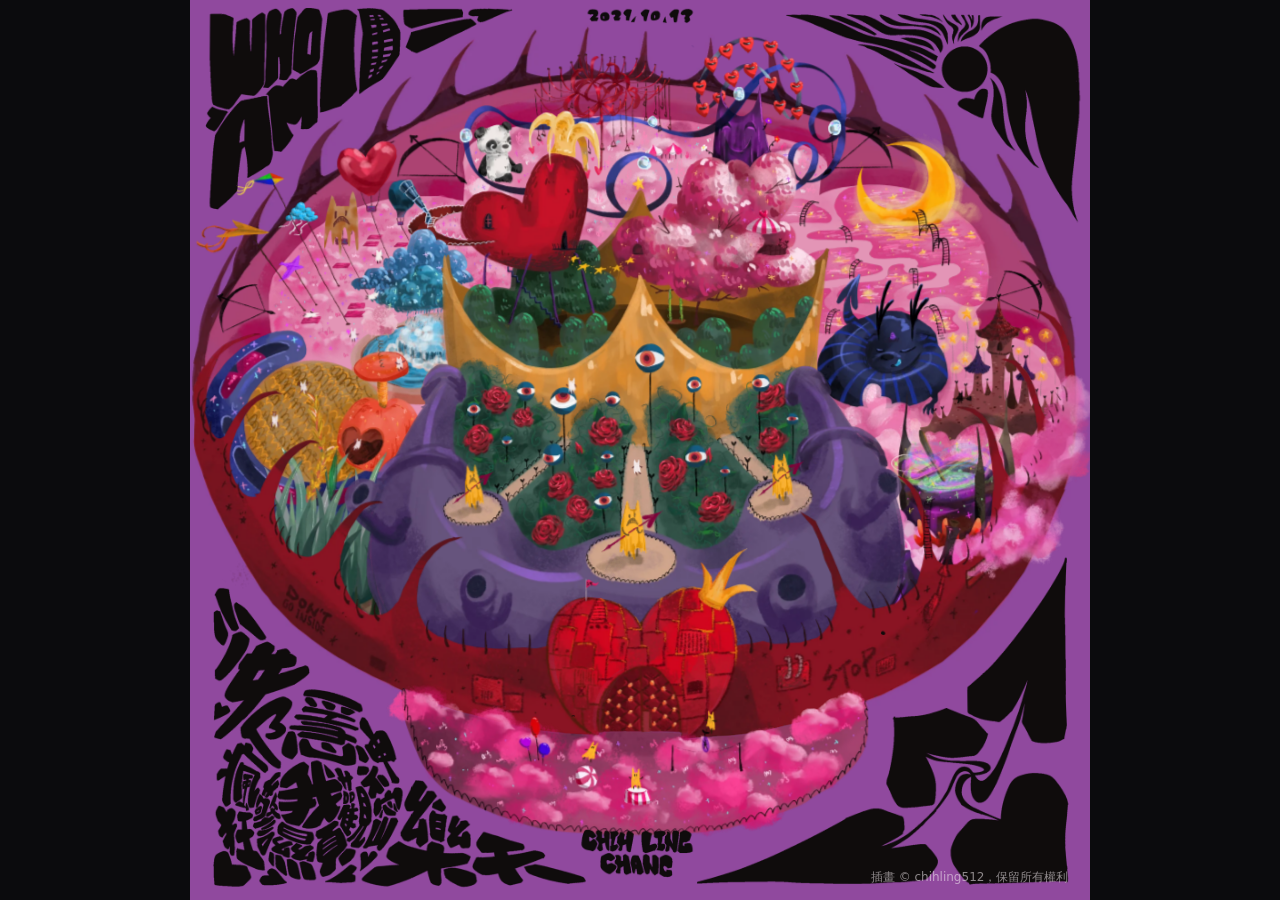
==== art/who-am-i.html @ 660797d7 "新增 Who Am I 頁面" ====
<!DOCTYPE html>
<html lang="zh-Hant">
<head>
<meta charset="utf-8">
<meta name="viewport" content="width=device-width, initial-scale=1, viewport-fit=cover">
<meta name="robots" content="noindex">
<title>Who Am I</title>
<style>
  :root { --bg:#0b0b0d; --ink:#f6eef2; --muted:#a99ba3; --line:#2b2227; --glow:#ffd98a;
    --h:100vh; --h:calc(100dvh - env(safe-area-inset-top,0px) - env(safe-area-inset-bottom,0px));
    box-sizing:border-box; padding-top:env(safe-area-inset-top,0px); padding-bottom:env(safe-area-inset-bottom,0px); }
  html { scroll-padding-top:env(safe-area-inset-top,0px); color-scheme:dark; -webkit-text-size-adjust:100%; }
  * { box-sizing:border-box; }
  body { margin:0; height:var(--h); background:var(--bg); color:var(--ink); overflow:hidden; display:grid; place-items:center;
    font:16px/1.7 -apple-system,"PingFang TC","Noto Sans TC","Microsoft JhengHei",system-ui,sans-serif; }
  .stage { position:relative; width:min(100vw, var(--h)); aspect-ratio:1; touch-action:manipulation; }
  .view { position:absolute; inset:0; overflow:hidden; }
  .cam { position:absolute; inset:0; transform-origin:0 0; perspective:1200px; transition:transform .9s cubic-bezier(.2,.8,.2,1); }
  .world { position:absolute; inset:0; transform-style:preserve-3d; will-change:transform; }
  .world img { position:absolute; inset:0; width:100%; height:100%; display:block; user-select:none; -webkit-user-drag:none; pointer-events:none; }
  .zone, .base { transition:filter .5s; }
  .zone.hov { filter:brightness(1.22) saturate(1.1) drop-shadow(0 0 14px rgba(255,217,138,.7)); transition-duration:.25s; }
  .sel .base { filter:brightness(.4); }
  .sel .zone:not(.on) { filter:brightness(.4) saturate(.7); }
  .sel .zone.hov:not(.on) { filter:brightness(.7) saturate(.9) drop-shadow(0 0 12px rgba(255,217,138,.5)); }
  .animals { position:absolute; inset:0; transition:opacity .5s; }
  .sel .animals { opacity:0; }
  .world .an { inset:auto; height:auto; will-change:transform; }
  .frame { position:absolute; inset:0; width:100%; height:100%; pointer-events:none; transition:opacity .5s; will-change:transform; }
  .sel .frame { opacity:0; }
  .hand { cursor:pointer; }

  .cap { position:fixed; left:50%; bottom:calc(14px + env(safe-area-inset-bottom,0px)); width:min(560px, 92vw);
    transform:translate(-50%,12px); padding:14px 16px 10px; border:1px solid var(--line); border-radius:12px;
    background:rgba(11,11,13,.86); backdrop-filter:blur(8px); opacity:0; pointer-events:none; transition:opacity .4s, transform .4s; }
  .sel-on .cap { opacity:1; transform:translate(-50%,0); pointer-events:auto; }
  .cap h2 { margin:0 0 2px; font-size:1.1rem; }
  .cap p { margin:0; font-size:.95rem; color:#e6d9df; min-height:3.4em; }
  .ctl { display:flex; justify-content:space-between; align-items:center; margin-top:4px; color:var(--muted); font-size:.8rem; }
  .ctl div { display:flex; gap:6px; }
  .ctl button { width:40px; height:40px; border:1px solid var(--line); border-radius:50%; background:none; color:var(--glow); font-size:1.1rem; cursor:pointer; }
  .ctl button:hover { background:rgba(255,217,138,.12); }
  .ctl button:focus-visible { outline:2px solid var(--glow); }
  .credit { position:absolute; right:2.4%; bottom:1.4%; font-size:clamp(.55rem,1.2vw,.75rem); color:rgba(246,238,242,.55); pointer-events:none; transition:opacity .5s; }
  .sel .credit { opacity:0; }
  @media (prefers-reduced-motion: reduce) { .cam,.cap,.zone,.base,.animals,.frame { transition:none; } }
</style>
</head>
<body>
<div class="stage" id="stage" role="img" aria-label="Who Am I：一幅像張開大嘴的奇幻世界插畫，可以點選各個區域">
  <div class="view">
    <div class="cam" id="cam"><div class="world" id="world"></div></div>
    <img class="frame" id="frame" alt="">
    <div class="credit">插畫 © chihling512，保留所有權利</div>
  </div>
</div>
<div class="cap" aria-live="polite">
  <h2 id="title"></h2>
  <p id="text"></p>
  <div class="ctl"><span id="count"></span>
    <div><button id="prev" aria-label="上一區">‹</button><button id="next" aria-label="下一區">›</button><button id="reset" aria-label="回到全圖">✕</button></div>
  </div>
</div>

<script>
/* ===== 想改文字就改這裡 =====
   look：這一區看得到什麼　story：你想寫的故事（留空就只顯示 look）
   順序就是「上一區／下一區」的順序 */
const ZONES = [
 {"key": "circus", "name": "馬戲區", "look": "世界最前面的入口，有馬戲團、彩雲和圍起來的場地。", "story": "", "bbox": [468, 1307, 1526, 1872]},
 {"key": "gate", "name": "大門", "look": "圍著整個世界的圍牆與大門，門上有裝飾，還有弓。", "story": "", "bbox": [40, 313, 2019, 1662]},
 {"key": "garden", "name": "花火炮台", "look": "炮台圈著中間的玫瑰園，園裡一顆顆的眼睛是監視器。", "story": "", "bbox": [374, 790, 1606, 1544]},
 {"key": "castle", "name": "中城", "look": "中城區，有城堡和樹屋，頂上有天台和望遠鏡。", "story": "", "bbox": [495, 279, 1439, 1051]},
 {"key": "cat", "name": "貓抓板與小窩", "look": "左前方，有貓抓板、玩具、水池和小窩。", "story": "", "bbox": [58, 533, 674, 1450]},
 {"key": "witch", "name": "魔域", "look": "右前方，有魔城、冒著火的鍋、藥水瓶和一條龍。", "story": "", "bbox": [1411, 637, 1961, 1386]},
 {"key": "yoga", "name": "瑜珈與放飛區", "look": "左後方，做瑜珈、運動和放飛的地方，天上飄著熱氣球。", "story": "", "bbox": [49, 345, 744, 820]},
 {"key": "moon", "name": "月池", "look": "右後方，月亮映在池面上，周圍有梯子和裝飾。", "story": "", "bbox": [1293, 335, 1796, 771]},
 {"key": "park", "name": "遊樂場", "look": "世界最後方，有熊貓、鬼屋和各種遊樂設施。", "story": "", "bbox": [591, 115, 1478, 575]}
];
const A = {"base": "assets/base.webp", "frame": "assets/frame.webp", "zones": {"park": "assets/park.webp", "yoga": "assets/yoga.webp", "moon": "assets/moon.webp", "witch": "assets/witch.webp", "cat": "assets/cat.webp", "castle": "assets/castle.webp", "garden": "assets/garden.webp", "gate": "assets/gate.webp", "circus": "assets/circus.webp"}, "sprites": [{"src": "assets/sp/guard00.webp", "x": 1273, "y": 1032, "w": 113, "h": 130, "kind": "guard"}, {"src": "assets/sp/guard01.webp", "x": 601, "y": 1059, "w": 103, "h": 121, "kind": "guard"}, {"src": "assets/sp/guard02.webp", "x": 926, "y": 1136, "w": 147, "h": 162, "kind": "guard"}, {"src": "assets/sp/perform03.webp", "x": 1155, "y": 1604, "w": 30, "h": 53, "kind": "perform"}, {"src": "assets/sp/perform04.webp", "x": 889, "y": 1674, "w": 37, "h": 48, "kind": "perform"}, {"src": "assets/sp/perform05.webp", "x": 1001, "y": 1725, "w": 31, "h": 48, "kind": "perform"}, {"src": "assets/sp/wander06.webp", "x": 415, "y": 566, "w": 25, "h": 33, "kind": "wander"}, {"src": "assets/sp/wander07.webp", "x": 385, "y": 689, "w": 31, "h": 23, "kind": "wander"}, {"src": "assets/sp/wander08.webp", "x": 1670, "y": 723, "w": 26, "h": 44, "kind": "wander"}, {"src": "assets/sp/wander09.webp", "x": 281, "y": 729, "w": 37, "h": 17, "kind": "wander"}, {"src": "assets/sp/wander10.webp", "x": 403, "y": 770, "w": 21, "h": 32, "kind": "wander"}, {"src": "assets/sp/wander11.webp", "x": 470, "y": 807, "w": 23, "h": 33, "kind": "wander"}, {"src": "assets/sp/wander12.webp", "x": 841, "y": 856, "w": 23, "h": 36, "kind": "wander"}, {"src": "assets/sp/wander13.webp", "x": 308, "y": 863, "w": 23, "h": 33, "kind": "wander"}, {"src": "assets/sp/wander14.webp", "x": 1678, "y": 891, "w": 44, "h": 29, "kind": "wander"}, {"src": "assets/sp/wander15.webp", "x": 230, "y": 925, "w": 18, "h": 37, "kind": "wander"}, {"src": "assets/sp/wander16.webp", "x": 401, "y": 1006, "w": 21, "h": 29, "kind": "wander"}, {"src": "assets/sp/wander17.webp", "x": 1013, "y": 1039, "w": 26, "h": 37, "kind": "wander"}, {"src": "assets/sp/wander18.webp", "x": 1664, "y": 1114, "w": 26, "h": 134, "kind": "wander"}]};
const ORDER = ["park","yoga","moon","witch","cat","castle","garden","gate","circus"]; // 由後到前
const $ = id => document.getElementById(id);
const stage = $("stage"), cam = $("cam"), world = $("world"), frame = $("frame");
const still = matchMedia("(prefers-reduced-motion: reduce)").matches;
frame.src = A.frame;
const mk = (src, cls, parent) => { const i = new Image(); i.src = src; i.alt = ""; i.draggable = false; i.className = cls; (parent || world).appendChild(i); return i; };
mk(A.base, "base");
const imgs = {}; ORDER.forEach(k => imgs[k] = mk(A.zones[k], "zone"));
const box = document.createElement("div"); box.className = "animals"; world.appendChild(box);
const pets = A.sprites.map(s => {
  const el = mk(s.src, "an", box); const p = 100 / 2048;
  el.style.left = s.x * p + "%"; el.style.top = s.y * p + "%"; el.style.width = s.w * p + "%";
  return { el, kind: s.kind, a: [0,1,2,3].map(() => Math.random() * 6.28), sp: .5 + Math.random() * .5 };
});

/* 每一區的透明度遮罩，用來判斷滑鼠在哪一區 */
const MS = 512, masks = {}; let ready = false;
Promise.all(ORDER.map(k => imgs[k].decode().catch(() => {}).then(() => {
  const c = document.createElement("canvas"); c.width = c.height = MS;
  const x = c.getContext("2d", { willReadFrequently: true }); x.drawImage(imgs[k], 0, 0, MS, MS);
  const d = x.getImageData(0, 0, MS, MS).data, m = new Uint8Array(MS * MS);
  for (let i = 0; i < m.length; i++) m[i] = d[i * 4 + 3]; masks[k] = m;
}))).then(() => { ready = true; });
const OFF = [[0,0],[3,0],[-3,0],[0,3],[0,-3]], FRONT = ORDER.slice().reverse();
function hit(e) {
  if (!ready) return null;
  const r = world.firstChild.getBoundingClientRect(), u = (e.clientX - r.left) / r.width, v = (e.clientY - r.top) / r.height;
  if (u < 0 || u > 1 || v < 0 || v > 1) return null;
  const cx = Math.floor(u * MS), cy = Math.floor(v * MS);
  for (const k of FRONT) for (const [dx, dy] of OFF) {
    const x = cx + dx, y = cy + dy;
    if (x >= 0 && y >= 0 && x < MS && y < MS && masks[k][y * MS + x] > 40) return k;
  }
  return null;
}

let cur = -1, hov = null, tx = 0, ty = 0, px = 0, py = 0;
const clamp = (v, a, b) => Math.min(b, Math.max(a, v));
function setHover(k) {
  if (k === hov) return;
  if (hov) imgs[hov].classList.remove("hov"); hov = k; if (k) imgs[k].classList.add("hov");
  stage.classList.toggle("hand", !!k);
}
function go(i) {
  cur = (i + ZONES.length) % ZONES.length;
  const z = ZONES[cur], W = stage.clientWidth, [x0, y0, x1, y1] = z.bbox;
  const k = clamp(.78 * Math.min(2048 / (x1 - x0), 2048 * .6 / (y1 - y0)), 1.25, 3);
  const ox = clamp(W * .5 - (x0 + x1) / 2 / 2048 * W * k, W - W * k, 0);
  const oy = clamp(W * .4 - (y0 + y1) / 2 / 2048 * W * k, W - W * k, 0);
  cam.style.transform = `translate(${ox}px,${oy}px) scale(${k})`;
  stage.classList.add("sel"); document.body.classList.add("sel-on");
  ORDER.forEach(o => imgs[o].classList.toggle("on", o === z.key));
  $("title").textContent = z.name; $("text").textContent = z.story ? z.look + " " + z.story : z.look;
  $("count").textContent = (cur + 1) + " / " + ZONES.length;
}
function reset() {
  cur = -1; cam.style.transform = "translate(0,0) scale(1)";
  stage.classList.remove("sel"); document.body.classList.remove("sel-on"); ORDER.forEach(o => imgs[o].classList.remove("on"));
}
$("prev").onclick = () => go(cur - 1); $("next").onclick = () => go(cur + 1); $("reset").onclick = reset;
stage.addEventListener("click", e => {
  const k = hit(e);
  if (k) go(ZONES.findIndex(z => z.key === k)); else if (cur >= 0) reset();
});
document.addEventListener("keydown", e => {
  if (e.key === "Escape") reset();
  if (e.key === "ArrowRight") go(cur + 1);
  if (e.key === "ArrowLeft") go(cur < 0 ? ZONES.length - 1 : cur - 1);
});
stage.addEventListener("pointermove", e => {
  const r = stage.getBoundingClientRect();
  tx = ((e.clientX - r.left) / r.width - .5) * 2; ty = ((e.clientY - r.top) / r.height - .5) * 2;
  if (e.pointerType === "mouse") setHover(hit(e));
});
stage.addEventListener("pointerleave", () => { tx = ty = 0; setHover(null); });
window.addEventListener("resize", () => { if (cur >= 0) go(cur); });

/* 視差與小動物：畫跟著滑鼠動的幅度大，外框動的幅度小 */
function tick(ms) {
  const t = ms / 1000, f = cur < 0 ? 1 : .35, s = stage.clientWidth / 2048;
  px += (tx - px) * .08; py += (ty - py) * .08;
  world.style.transform = `scale(1.035) translate3d(${-px * 14 * f}px,${-py * 14 * f}px,0) rotateX(${-py * 3 * f}deg) rotateY(${px * 3 * f}deg)`;
  frame.style.transform = `translate3d(${-px * 5 * f}px,${-py * 5 * f}px,0) scale(1.012)`;
  if (cur < 0) for (const p of pets) {
    const [a, b, c, d] = p.a, w = t * p.sp; let dx = 0, dy = 0, rot = 0;
    if (p.kind === "wander") { dx = 28 * Math.sin(w + a) + 11 * Math.sin(w * 2.3 + b); dy = 17 * Math.sin(w * .9 + c) + 2 * Math.sin(t * 5 + d); }
    else if (p.kind === "perform") { dx = 10 * Math.sin(w * .7 + a); dy = -Math.abs(Math.sin(t * 2 + b)) * 14; }
    else { dy = 2 * Math.sin(t * 1.3 + a); rot = 1.5 * Math.sin(t * .9 + b); }
    p.el.style.transform = `translate(${dx * s}px,${dy * s}px) rotate(${rot}deg)`;
  }
  requestAnimationFrame(tick);
}
if (!still) requestAnimationFrame(tick);
</script>
</body>
</html>
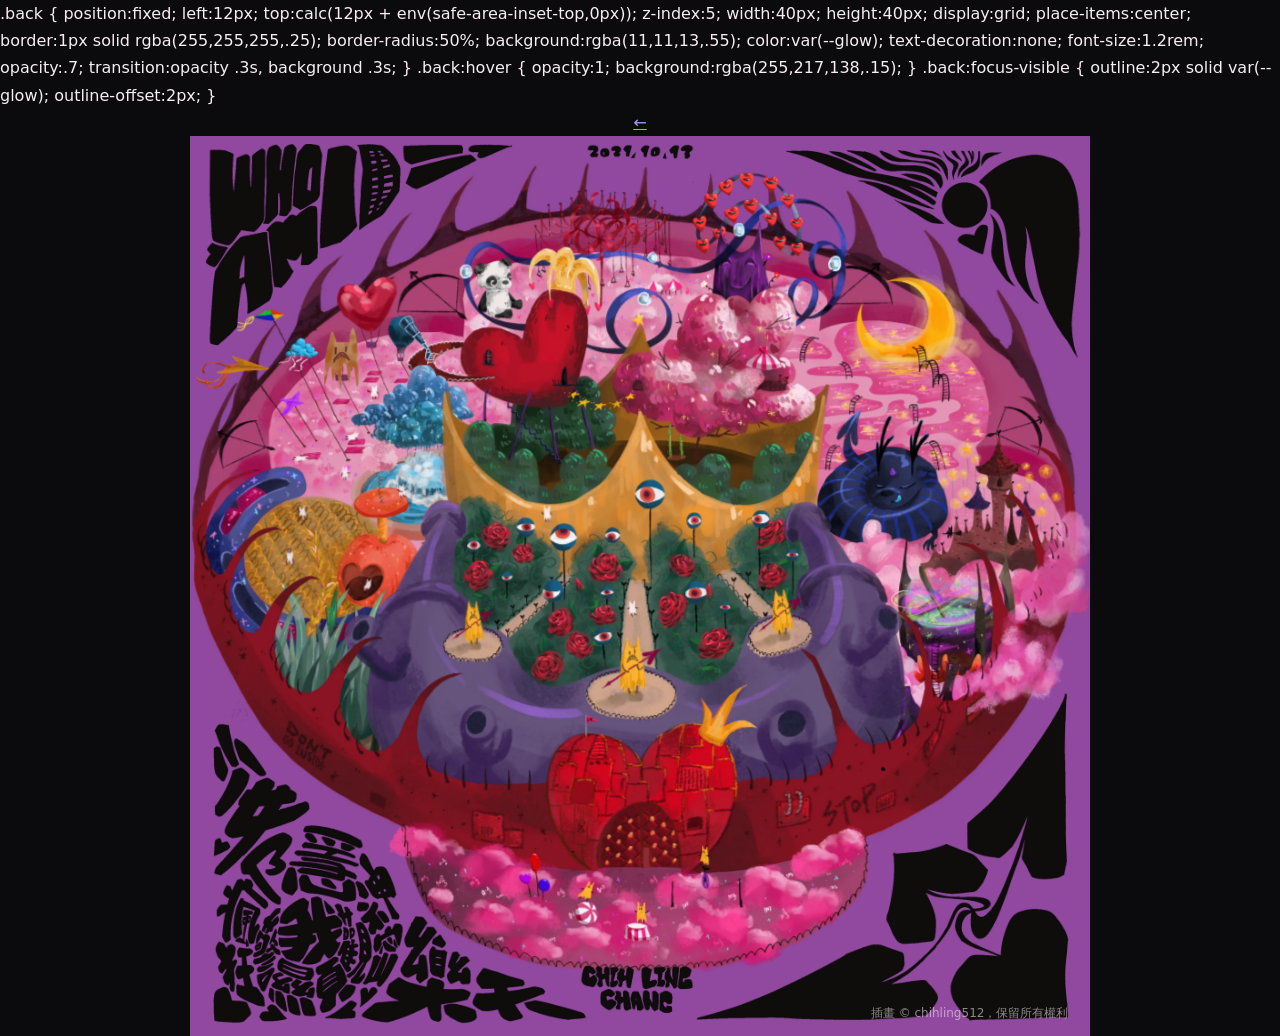
==== commit 405ea79a: "Who Am I 加上返回鍵" ====
--- a/art/who-am-i.html
+++ b/art/who-am-i.html
@@ -5,7 +5,10 @@
 <meta name="viewport" content="width=device-width, initial-scale=1, viewport-fit=cover">
 <meta name="robots" content="noindex">
 <title>Who Am I</title>
-<style>
+  .back { position:fixed; left:12px; top:calc(12px + env(safe-area-inset-top,0px)); z-index:5; width:40px; height:40px; display:grid; place-items:center; border:1px solid rgba(255,255,255,.25); border-radius:50%; background:rgba(11,11,13,.55); color:var(--glow); text-decoration:none; font-size:1.2rem; opacity:.7; transition:opacity .3s, background .3s; }
+  .back:hover { opacity:1; background:rgba(255,217,138,.15); }
+  .back:focus-visible { outline:2px solid var(--glow); outline-offset:2px; }
+  <style>
   :root { --bg:#0b0b0d; --ink:#f6eef2; --muted:#a99ba3; --line:#2b2227; --glow:#ffd98a;
     --h:100vh; --h:calc(100dvh - env(safe-area-inset-top,0px) - env(safe-area-inset-bottom,0px));
     box-sizing:border-box; padding-top:env(safe-area-inset-top,0px); padding-bottom:env(safe-area-inset-bottom,0px); }
@@ -47,6 +50,7 @@
 </style>
 </head>
 <body>
+  <a class="back" href="../" aria-label="回首頁">←</a>
 <div class="stage" id="stage" role="img" aria-label="Who Am I：一幅像張開大嘴的奇幻世界插畫，可以點選各個區域">
   <div class="view">
     <div class="cam" id="cam"><div class="world" id="world"></div></div>
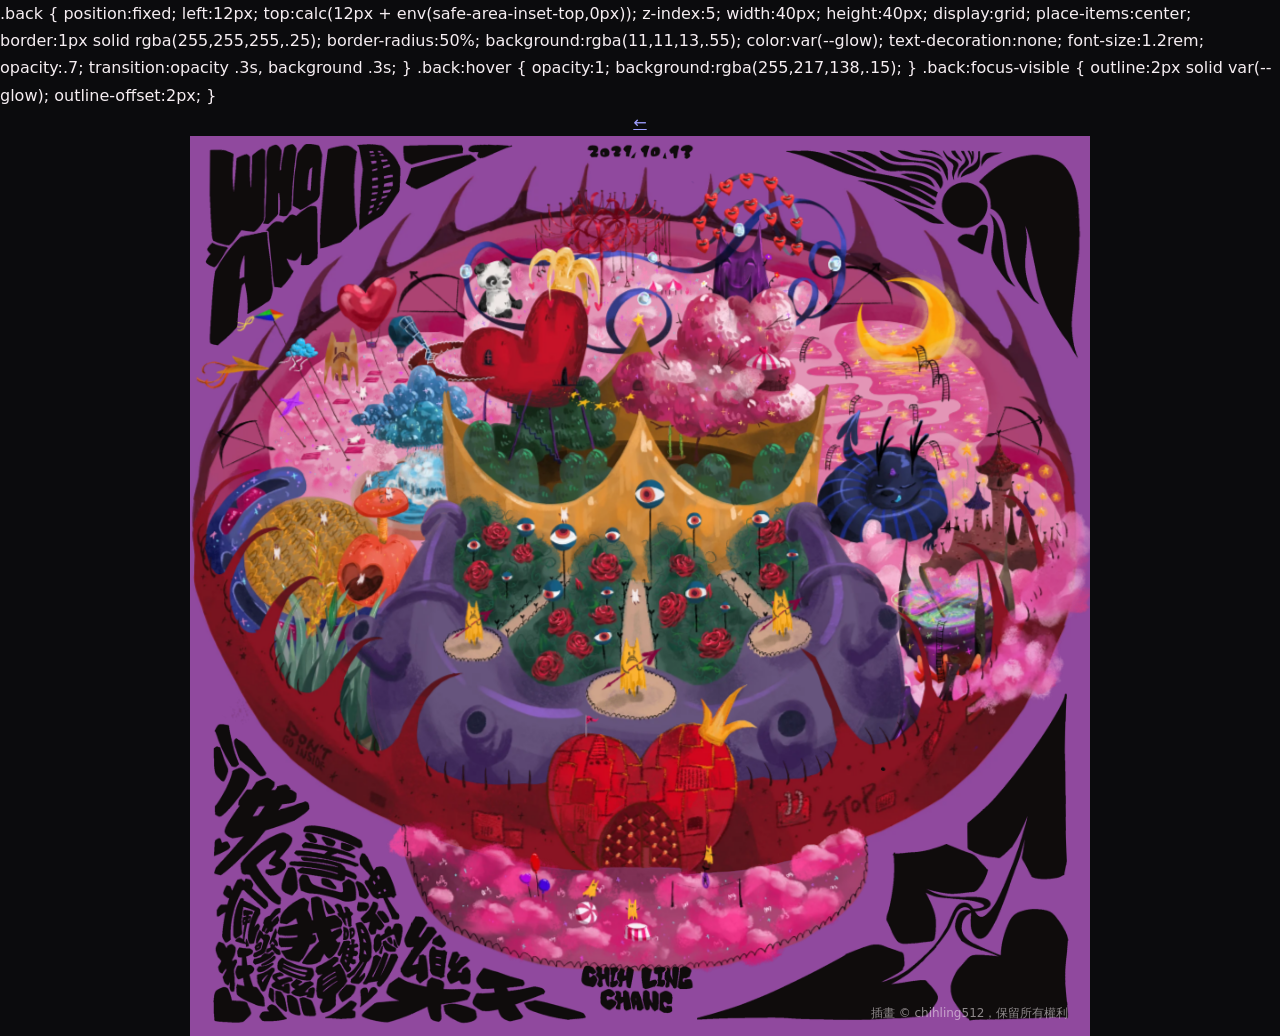
==== commit 9fcdfb4c: "修正返回鍵樣式位置" ====
--- a/art/who-am-i.html
+++ b/art/who-am-i.html
@@ -8,7 +8,7 @@
   .back { position:fixed; left:12px; top:calc(12px + env(safe-area-inset-top,0px)); z-index:5; width:40px; height:40px; display:grid; place-items:center; border:1px solid rgba(255,255,255,.25); border-radius:50%; background:rgba(11,11,13,.55); color:var(--glow); text-decoration:none; font-size:1.2rem; opacity:.7; transition:opacity .3s, background .3s; }
   .back:hover { opacity:1; background:rgba(255,217,138,.15); }
   .back:focus-visible { outline:2px solid var(--glow); outline-offset:2px; }
-  <style>
+<style>
   :root { --bg:#0b0b0d; --ink:#f6eef2; --muted:#a99ba3; --line:#2b2227; --glow:#ffd98a;
     --h:100vh; --h:calc(100dvh - env(safe-area-inset-top,0px) - env(safe-area-inset-bottom,0px));
     box-sizing:border-box; padding-top:env(safe-area-inset-top,0px); padding-bottom:env(safe-area-inset-bottom,0px); }
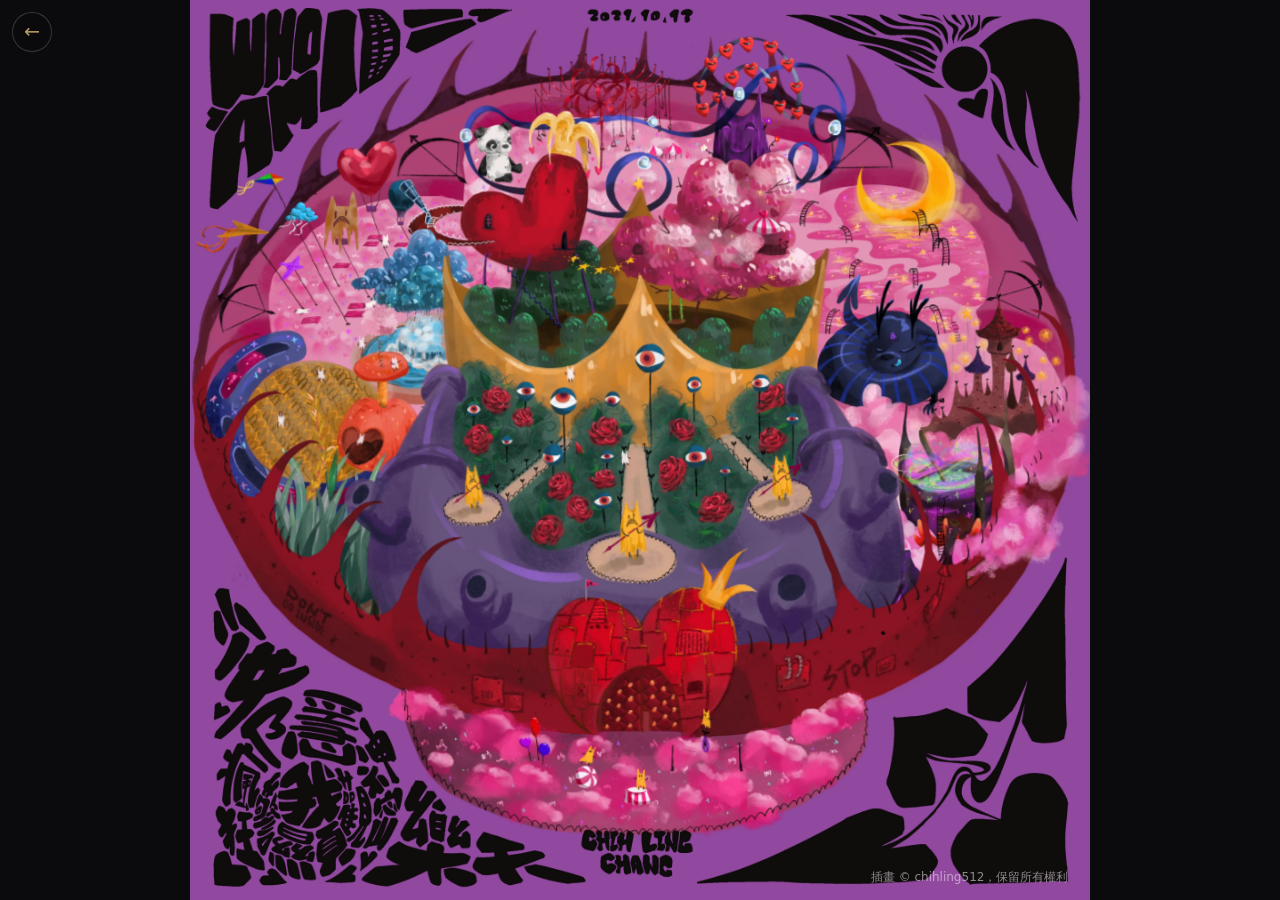
==== commit f0916989: "修正箭頭位子" ====
--- a/art/who-am-i.html
+++ b/art/who-am-i.html
@@ -5,9 +5,6 @@
 <meta name="viewport" content="width=device-width, initial-scale=1, viewport-fit=cover">
 <meta name="robots" content="noindex">
 <title>Who Am I</title>
-  .back { position:fixed; left:12px; top:calc(12px + env(safe-area-inset-top,0px)); z-index:5; width:40px; height:40px; display:grid; place-items:center; border:1px solid rgba(255,255,255,.25); border-radius:50%; background:rgba(11,11,13,.55); color:var(--glow); text-decoration:none; font-size:1.2rem; opacity:.7; transition:opacity .3s, background .3s; }
-  .back:hover { opacity:1; background:rgba(255,217,138,.15); }
-  .back:focus-visible { outline:2px solid var(--glow); outline-offset:2px; }
 <style>
   :root { --bg:#0b0b0d; --ink:#f6eef2; --muted:#a99ba3; --line:#2b2227; --glow:#ffd98a;
     --h:100vh; --h:calc(100dvh - env(safe-area-inset-top,0px) - env(safe-area-inset-bottom,0px));
@@ -47,6 +44,9 @@
   .credit { position:absolute; right:2.4%; bottom:1.4%; font-size:clamp(.55rem,1.2vw,.75rem); color:rgba(246,238,242,.55); pointer-events:none; transition:opacity .5s; }
   .sel .credit { opacity:0; }
   @media (prefers-reduced-motion: reduce) { .cam,.cap,.zone,.base,.animals,.frame { transition:none; } }
+  .back { position:fixed; left:12px; top:calc(12px + env(safe-area-inset-top,0px)); z-index:5; width:40px; height:40px; display:grid; place-items:center; border:1px solid rgba(255,255,255,.25); border-radius:50%; background:rgba(11,11,13,.55); color:var(--glow); text-decoration:none; font-size:1.2rem; opacity:.7; transition:opacity .3s, background .3s; }
+  .back:hover { opacity:1; background:rgba(255,217,138,.15); }
+  .back:focus-visible { outline:2px solid var(--glow); outline-offset:2px; }
 </style>
 </head>
 <body>
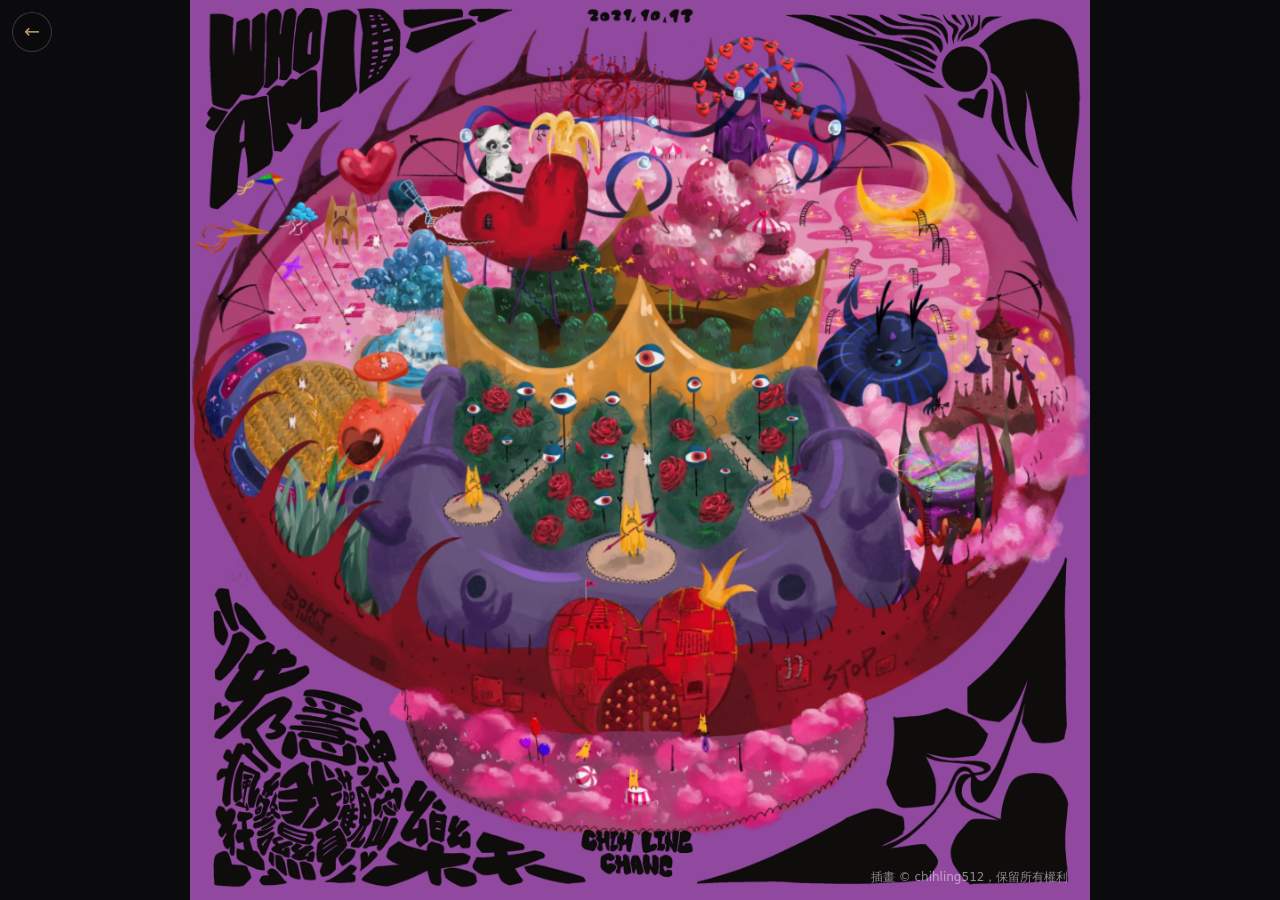
==== commit c800ae05: "新增小眼睛" ====
--- a/art/who-am-i.html
+++ b/art/who-am-i.html
@@ -18,7 +18,10 @@
   .cam { position:absolute; inset:0; transform-origin:0 0; perspective:1200px; transition:transform .9s cubic-bezier(.2,.8,.2,1); }
   .world { position:absolute; inset:0; transform-style:preserve-3d; will-change:transform; }
   .world img { position:absolute; inset:0; width:100%; height:100%; display:block; user-select:none; -webkit-user-drag:none; pointer-events:none; }
+  .zone { position:absolute; inset:0; }
   .zone, .base { transition:filter .5s; }
+  .eye { position:absolute; -webkit-mask-size:100% 100%; mask-size:100% 100%; -webkit-mask-repeat:no-repeat; mask-repeat:no-repeat; }
+  .world .eye img { inset:auto; height:auto; will-change:transform; }
   .zone.hov { filter:brightness(1.22) saturate(1.1) drop-shadow(0 0 14px rgba(255,217,138,.7)); transition-duration:.25s; }
   .sel .base { filter:brightness(.4); }
   .sel .zone:not(.on) { filter:brightness(.4) saturate(.7); }
@@ -43,14 +46,14 @@
   .ctl button:focus-visible { outline:2px solid var(--glow); }
   .credit { position:absolute; right:2.4%; bottom:1.4%; font-size:clamp(.55rem,1.2vw,.75rem); color:rgba(246,238,242,.55); pointer-events:none; transition:opacity .5s; }
   .sel .credit { opacity:0; }
-  @media (prefers-reduced-motion: reduce) { .cam,.cap,.zone,.base,.animals,.frame { transition:none; } }
   .back { position:fixed; left:12px; top:calc(12px + env(safe-area-inset-top,0px)); z-index:5; width:40px; height:40px; display:grid; place-items:center; border:1px solid rgba(255,255,255,.25); border-radius:50%; background:rgba(11,11,13,.55); color:var(--glow); text-decoration:none; font-size:1.2rem; opacity:.7; transition:opacity .3s, background .3s; }
   .back:hover { opacity:1; background:rgba(255,217,138,.15); }
   .back:focus-visible { outline:2px solid var(--glow); outline-offset:2px; }
+  @media (prefers-reduced-motion: reduce) { .cam,.cap,.zone,.base,.animals,.frame { transition:none; } }
 </style>
 </head>
 <body>
-  <a class="back" href="../" aria-label="回首頁">←</a>
+<a class="back" href="../" aria-label="回首頁">←</a>
 <div class="stage" id="stage" role="img" aria-label="Who Am I：一幅像張開大嘴的奇幻世界插畫，可以點選各個區域">
   <div class="view">
     <div class="cam" id="cam"><div class="world" id="world"></div></div>
@@ -81,7 +84,7 @@
  {"key": "moon", "name": "月池", "look": "右後方，月亮映在池面上，周圍有梯子和裝飾。", "story": "", "bbox": [1293, 335, 1796, 771]},
  {"key": "park", "name": "遊樂場", "look": "世界最後方，有熊貓、鬼屋和各種遊樂設施。", "story": "", "bbox": [591, 115, 1478, 575]}
 ];
-const A = {"base": "assets/base.webp", "frame": "assets/frame.webp", "zones": {"park": "assets/park.webp", "yoga": "assets/yoga.webp", "moon": "assets/moon.webp", "witch": "assets/witch.webp", "cat": "assets/cat.webp", "castle": "assets/castle.webp", "garden": "assets/garden.webp", "gate": "assets/gate.webp", "circus": "assets/circus.webp"}, "sprites": [{"src": "assets/sp/guard00.webp", "x": 1273, "y": 1032, "w": 113, "h": 130, "kind": "guard"}, {"src": "assets/sp/guard01.webp", "x": 601, "y": 1059, "w": 103, "h": 121, "kind": "guard"}, {"src": "assets/sp/guard02.webp", "x": 926, "y": 1136, "w": 147, "h": 162, "kind": "guard"}, {"src": "assets/sp/perform03.webp", "x": 1155, "y": 1604, "w": 30, "h": 53, "kind": "perform"}, {"src": "assets/sp/perform04.webp", "x": 889, "y": 1674, "w": 37, "h": 48, "kind": "perform"}, {"src": "assets/sp/perform05.webp", "x": 1001, "y": 1725, "w": 31, "h": 48, "kind": "perform"}, {"src": "assets/sp/wander06.webp", "x": 415, "y": 566, "w": 25, "h": 33, "kind": "wander"}, {"src": "assets/sp/wander07.webp", "x": 385, "y": 689, "w": 31, "h": 23, "kind": "wander"}, {"src": "assets/sp/wander08.webp", "x": 1670, "y": 723, "w": 26, "h": 44, "kind": "wander"}, {"src": "assets/sp/wander09.webp", "x": 281, "y": 729, "w": 37, "h": 17, "kind": "wander"}, {"src": "assets/sp/wander10.webp", "x": 403, "y": 770, "w": 21, "h": 32, "kind": "wander"}, {"src": "assets/sp/wander11.webp", "x": 470, "y": 807, "w": 23, "h": 33, "kind": "wander"}, {"src": "assets/sp/wander12.webp", "x": 841, "y": 856, "w": 23, "h": 36, "kind": "wander"}, {"src": "assets/sp/wander13.webp", "x": 308, "y": 863, "w": 23, "h": 33, "kind": "wander"}, {"src": "assets/sp/wander14.webp", "x": 1678, "y": 891, "w": 44, "h": 29, "kind": "wander"}, {"src": "assets/sp/wander15.webp", "x": 230, "y": 925, "w": 18, "h": 37, "kind": "wander"}, {"src": "assets/sp/wander16.webp", "x": 401, "y": 1006, "w": 21, "h": 29, "kind": "wander"}, {"src": "assets/sp/wander17.webp", "x": 1013, "y": 1039, "w": 26, "h": 37, "kind": "wander"}, {"src": "assets/sp/wander18.webp", "x": 1664, "y": 1114, "w": 26, "h": 134, "kind": "wander"}]};
+const A = {"base": "assets/base.webp", "frame": "assets/frame.webp", "zones": {"park": "assets/park.webp", "yoga": "assets/yoga.webp", "moon": "assets/moon.webp", "witch": "assets/witch.webp", "cat": "assets/cat.webp", "castle": "assets/castle.webp", "garden": "assets/garden.webp", "gate": "assets/gate.webp", "circus": "assets/circus.webp"}, "sprites": [{"src": "assets/sp/guard00.webp", "x": 1273, "y": 1032, "w": 113, "h": 130, "kind": "guard"}, {"src": "assets/sp/guard01.webp", "x": 601, "y": 1059, "w": 103, "h": 121, "kind": "guard"}, {"src": "assets/sp/guard02.webp", "x": 926, "y": 1136, "w": 147, "h": 162, "kind": "guard"}, {"src": "assets/sp/perform03.webp", "x": 1155, "y": 1604, "w": 30, "h": 53, "kind": "perform"}, {"src": "assets/sp/perform04.webp", "x": 889, "y": 1674, "w": 37, "h": 48, "kind": "perform"}, {"src": "assets/sp/perform05.webp", "x": 1001, "y": 1725, "w": 31, "h": 48, "kind": "perform"}, {"src": "assets/sp/wander06.webp", "x": 415, "y": 566, "w": 25, "h": 33, "kind": "wander"}, {"src": "assets/sp/wander07.webp", "x": 385, "y": 689, "w": 31, "h": 23, "kind": "wander"}, {"src": "assets/sp/wander08.webp", "x": 1670, "y": 723, "w": 26, "h": 44, "kind": "wander"}, {"src": "assets/sp/wander09.webp", "x": 281, "y": 729, "w": 37, "h": 17, "kind": "wander"}, {"src": "assets/sp/wander10.webp", "x": 403, "y": 770, "w": 21, "h": 32, "kind": "wander"}, {"src": "assets/sp/wander11.webp", "x": 470, "y": 807, "w": 23, "h": 33, "kind": "wander"}, {"src": "assets/sp/wander12.webp", "x": 841, "y": 856, "w": 23, "h": 36, "kind": "wander"}, {"src": "assets/sp/wander13.webp", "x": 308, "y": 863, "w": 23, "h": 33, "kind": "wander"}, {"src": "assets/sp/wander14.webp", "x": 1678, "y": 891, "w": 44, "h": 29, "kind": "wander"}, {"src": "assets/sp/wander15.webp", "x": 230, "y": 925, "w": 18, "h": 37, "kind": "wander"}, {"src": "assets/sp/wander16.webp", "x": 401, "y": 1006, "w": 21, "h": 29, "kind": "wander"}, {"src": "assets/sp/wander17.webp", "x": 1013, "y": 1039, "w": 26, "h": 37, "kind": "wander"}, {"src": "assets/sp/wander18.webp", "x": 1664, "y": 1114, "w": 26, "h": 134, "kind": "wander"}], "eyes": [{"m": "assets/eye/m00.webp", "i": "assets/eye/i00.webp", "x": 1013, "y": 806, "w": 66, "h": 35, "ix": 10, "iy": 0, "iw": 36, "ih": 35, "occ": 0}, {"m": "assets/eye/m01.webp", "i": "assets/eye/i01.webp", "x": 1270, "y": 866, "w": 39, "h": 20, "ix": 2, "iy": 1, "iw": 22, "ih": 19, "occ": 0}, {"m": "assets/eye/m02.webp", "i": "assets/eye/i02.webp", "x": 1129, "y": 870, "w": 29, "h": 19, "ix": 6, "iy": 0, "iw": 20, "ih": 19, "occ": 0}, {"m": "assets/eye/m03.webp", "i": "assets/eye/i03.webp", "x": 753, "y": 887, "w": 40, "h": 16, "ix": 9, "iy": 0, "iw": 25, "ih": 16, "occ": 0}, {"m": "assets/eye/m04.webp", "i": "assets/eye/i04.webp", "x": 826, "y": 899, "w": 59, "h": 33, "ix": 11, "iy": 0, "iw": 35, "ih": 22, "occ": 0}, {"m": "assets/eye/m05.webp", "i": "assets/eye/i05.webp", "x": 947, "y": 904, "w": 33, "h": 19, "ix": 3, "iy": 2, "iw": 23, "ih": 17, "occ": 0}, {"m": "assets/eye/m06.webp", "i": "assets/eye/i06.webp", "x": 644, "y": 925, "w": 29, "h": 18, "ix": 5, "iy": 0, "iw": 20, "ih": 18, "occ": 0}, {"m": "assets/eye/m07.webp", "i": "assets/eye/i07.webp", "x": 1347, "y": 951, "w": 26, "h": 8, "ix": 2, "iy": 0, "iw": 20, "ih": 8, "occ": 0}, {"m": "assets/eye/m08.webp", "i": "assets/eye/i08.webp", "x": 721, "y": 1001, "w": 22, "h": 10, "ix": 2, "iy": 2, "iw": 16, "ih": 8, "occ": 0}, {"m": "assets/eye/m09.webp", "i": "assets/eye/i09.webp", "x": 1124, "y": 1028, "w": 47, "h": 23, "ix": 6, "iy": 0, "iw": 32, "ih": 23, "occ": 0}, {"m": "assets/eye/m10.webp", "i": "assets/eye/i10.webp", "x": 810, "y": 1031, "w": 39, "h": 20, "ix": 1, "iy": 2, "iw": 24, "ih": 18, "occ": 0}, {"m": "assets/eye/m11.webp", "i": "assets/eye/i11.webp", "x": 938, "y": 1033, "w": 28, "h": 10, "ix": 5, "iy": 0, "iw": 17, "ih": 10, "occ": 0}, {"m": "assets/eye/m12.webp", "i": "assets/eye/i12.webp", "x": 1200, "y": 1066, "w": 22, "h": 9, "ix": 2, "iy": 0, "iw": 19, "ih": 9, "occ": 0}, {"m": "assets/eye/m13.webp", "i": "assets/eye/i13.webp", "x": 923, "y": 1126, "w": 39, "h": 19, "ix": 10, "iy": 0, "iw": 25, "ih": 19, "occ": 0}]};
 const ORDER = ["park","yoga","moon","witch","cat","castle","garden","gate","circus"]; // 由後到前
 const $ = id => document.getElementById(id);
 const stage = $("stage"), cam = $("cam"), world = $("world"), frame = $("frame");
@@ -89,7 +92,15 @@
 frame.src = A.frame;
 const mk = (src, cls, parent) => { const i = new Image(); i.src = src; i.alt = ""; i.draggable = false; i.className = cls; (parent || world).appendChild(i); return i; };
 mk(A.base, "base");
-const imgs = {}; ORDER.forEach(k => imgs[k] = mk(A.zones[k], "zone"));
+const imgs = {}, zel = {};
+ORDER.forEach(k => { const d = document.createElement("div"); d.className = "zone"; world.appendChild(d); zel[k] = d; imgs[k] = mk(A.zones[k], "", d); });
+/* 玫瑰園的眼睛：眼珠是獨立的一層，被「眼白的形狀」裁切，所以不會跑出眼睛外面 */
+const eyes = A.eyes.map(e => {
+  const w = document.createElement("div"), p = 100 / 2048; w.className = "eye";
+  w.style.cssText = `left:${e.x*p}%;top:${e.y*p}%;width:${e.w*p}%;height:${e.h*p}%;-webkit-mask-image:url('${e.m}');mask-image:url('${e.m}')`;
+  const i = mk(e.i, "", w); i.style.left = e.ix / e.w * 100 + "%"; i.style.top = e.iy / e.h * 100 + "%"; i.style.width = e.iw / e.w * 100 + "%";
+  zel.garden.appendChild(w); return { e, i, ox: 0, oy: 0 };
+});
 const box = document.createElement("div"); box.className = "animals"; world.appendChild(box);
 const pets = A.sprites.map(s => {
   const el = mk(s.src, "an", box); const p = 100 / 2048;
@@ -118,11 +129,11 @@
   return null;
 }
 
-let cur = -1, hov = null, tx = 0, ty = 0, px = 0, py = 0;
+let cur = -1, hov = null, tx = 0, ty = 0, px = 0, py = 0, mx = null, my = null;
 const clamp = (v, a, b) => Math.min(b, Math.max(a, v));
 function setHover(k) {
   if (k === hov) return;
-  if (hov) imgs[hov].classList.remove("hov"); hov = k; if (k) imgs[k].classList.add("hov");
+  if (hov) zel[hov].classList.remove("hov"); hov = k; if (k) zel[k].classList.add("hov");
   stage.classList.toggle("hand", !!k);
 }
 function go(i) {
@@ -133,13 +144,13 @@
   const oy = clamp(W * .4 - (y0 + y1) / 2 / 2048 * W * k, W - W * k, 0);
   cam.style.transform = `translate(${ox}px,${oy}px) scale(${k})`;
   stage.classList.add("sel"); document.body.classList.add("sel-on");
-  ORDER.forEach(o => imgs[o].classList.toggle("on", o === z.key));
+  ORDER.forEach(o => zel[o].classList.toggle("on", o === z.key));
   $("title").textContent = z.name; $("text").textContent = z.story ? z.look + " " + z.story : z.look;
   $("count").textContent = (cur + 1) + " / " + ZONES.length;
 }
 function reset() {
   cur = -1; cam.style.transform = "translate(0,0) scale(1)";
-  stage.classList.remove("sel"); document.body.classList.remove("sel-on"); ORDER.forEach(o => imgs[o].classList.remove("on"));
+  stage.classList.remove("sel"); document.body.classList.remove("sel-on"); ORDER.forEach(o => zel[o].classList.remove("on"));
 }
 $("prev").onclick = () => go(cur - 1); $("next").onclick = () => go(cur + 1); $("reset").onclick = reset;
 stage.addEventListener("click", e => {
@@ -152,11 +163,11 @@
   if (e.key === "ArrowLeft") go(cur < 0 ? ZONES.length - 1 : cur - 1);
 });
 stage.addEventListener("pointermove", e => {
-  const r = stage.getBoundingClientRect();
+  const r = stage.getBoundingClientRect(); mx = e.clientX; my = e.clientY;
   tx = ((e.clientX - r.left) / r.width - .5) * 2; ty = ((e.clientY - r.top) / r.height - .5) * 2;
   if (e.pointerType === "mouse") setHover(hit(e));
 });
-stage.addEventListener("pointerleave", () => { tx = ty = 0; setHover(null); });
+stage.addEventListener("pointerleave", () => { tx = ty = 0; mx = my = null; setHover(null); });
 window.addEventListener("resize", () => { if (cur >= 0) go(cur); });
 
 /* 視差與小動物：畫跟著滑鼠動的幅度大，外框動的幅度小 */
@@ -165,6 +176,15 @@
   px += (tx - px) * .08; py += (ty - py) * .08;
   world.style.transform = `scale(1.035) translate3d(${-px * 14 * f}px,${-py * 14 * f}px,0) rotateX(${-py * 3 * f}deg) rotateY(${px * 3 * f}deg)`;
   frame.style.transform = `translate3d(${-px * 5 * f}px,${-py * 5 * f}px,0) scale(1.012)`;
+  const br = world.firstChild.getBoundingClientRect();
+  for (const q of eyes) {   /* 眼珠看向滑鼠；沒有滑鼠時自己東張西望 */
+    const e = q.e, ex = br.left + (e.x + e.w / 2) / 2048 * br.width, ey = br.top + (e.y + e.h / 2) / 2048 * br.height;
+    let dx, dy;
+    if (mx === null) { dx = Math.sin(t * .6 + e.x); dy = .5 * Math.sin(t * .45 + e.y); }
+    else { const vx = mx - ex, vy = my - ey, d = Math.hypot(vx, vy) || 1, k = Math.min(1, d / 160); dx = vx / d * k; dy = vy / d * k; }
+    q.ox += (dx * e.w * .25 - q.ox) * .12; q.oy += (dy * e.h * .45 - q.oy) * .12;
+    q.i.style.transform = `translate(${q.ox * s}px,${q.oy * s}px)`;
+  }
   if (cur < 0) for (const p of pets) {
     const [a, b, c, d] = p.a, w = t * p.sp; let dx = 0, dy = 0, rot = 0;
     if (p.kind === "wander") { dx = 28 * Math.sin(w + a) + 11 * Math.sin(w * 2.3 + b); dy = 17 * Math.sin(w * .9 + c) + 2 * Math.sin(t * 5 + d); }
